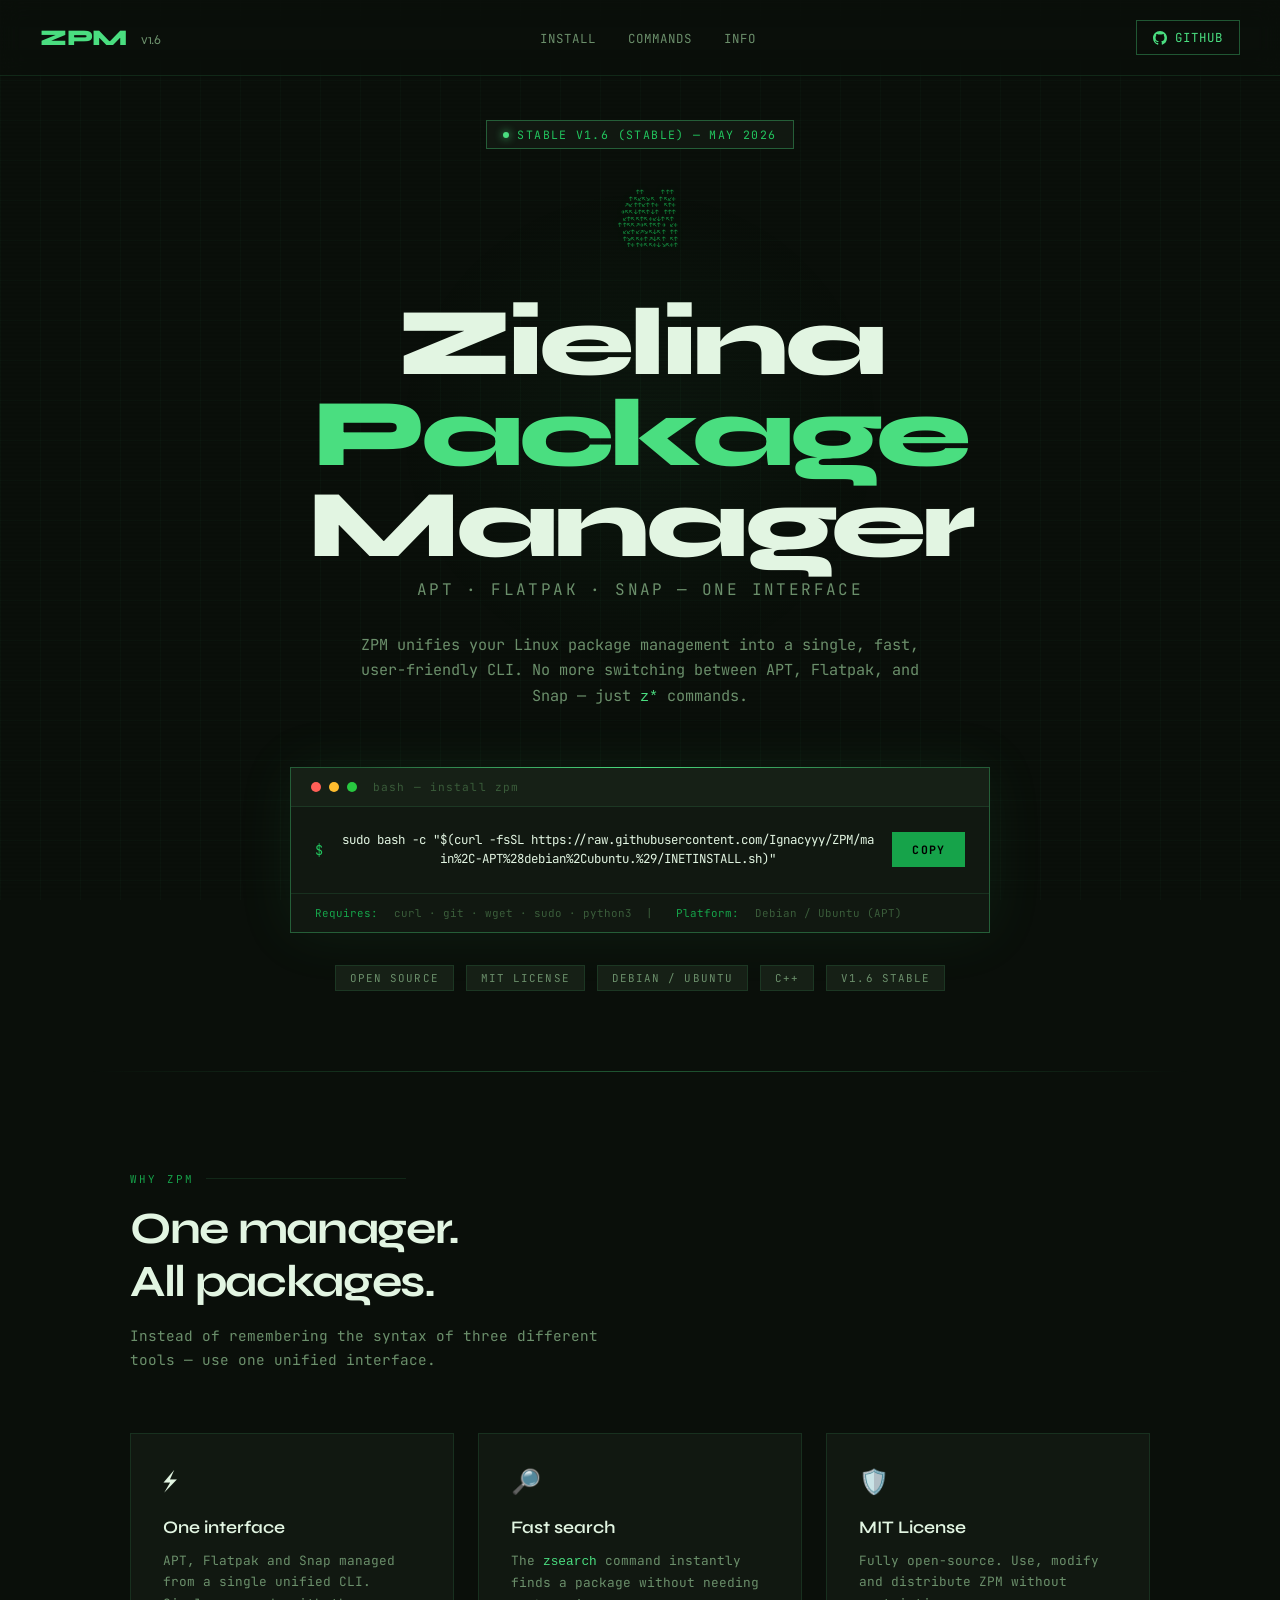
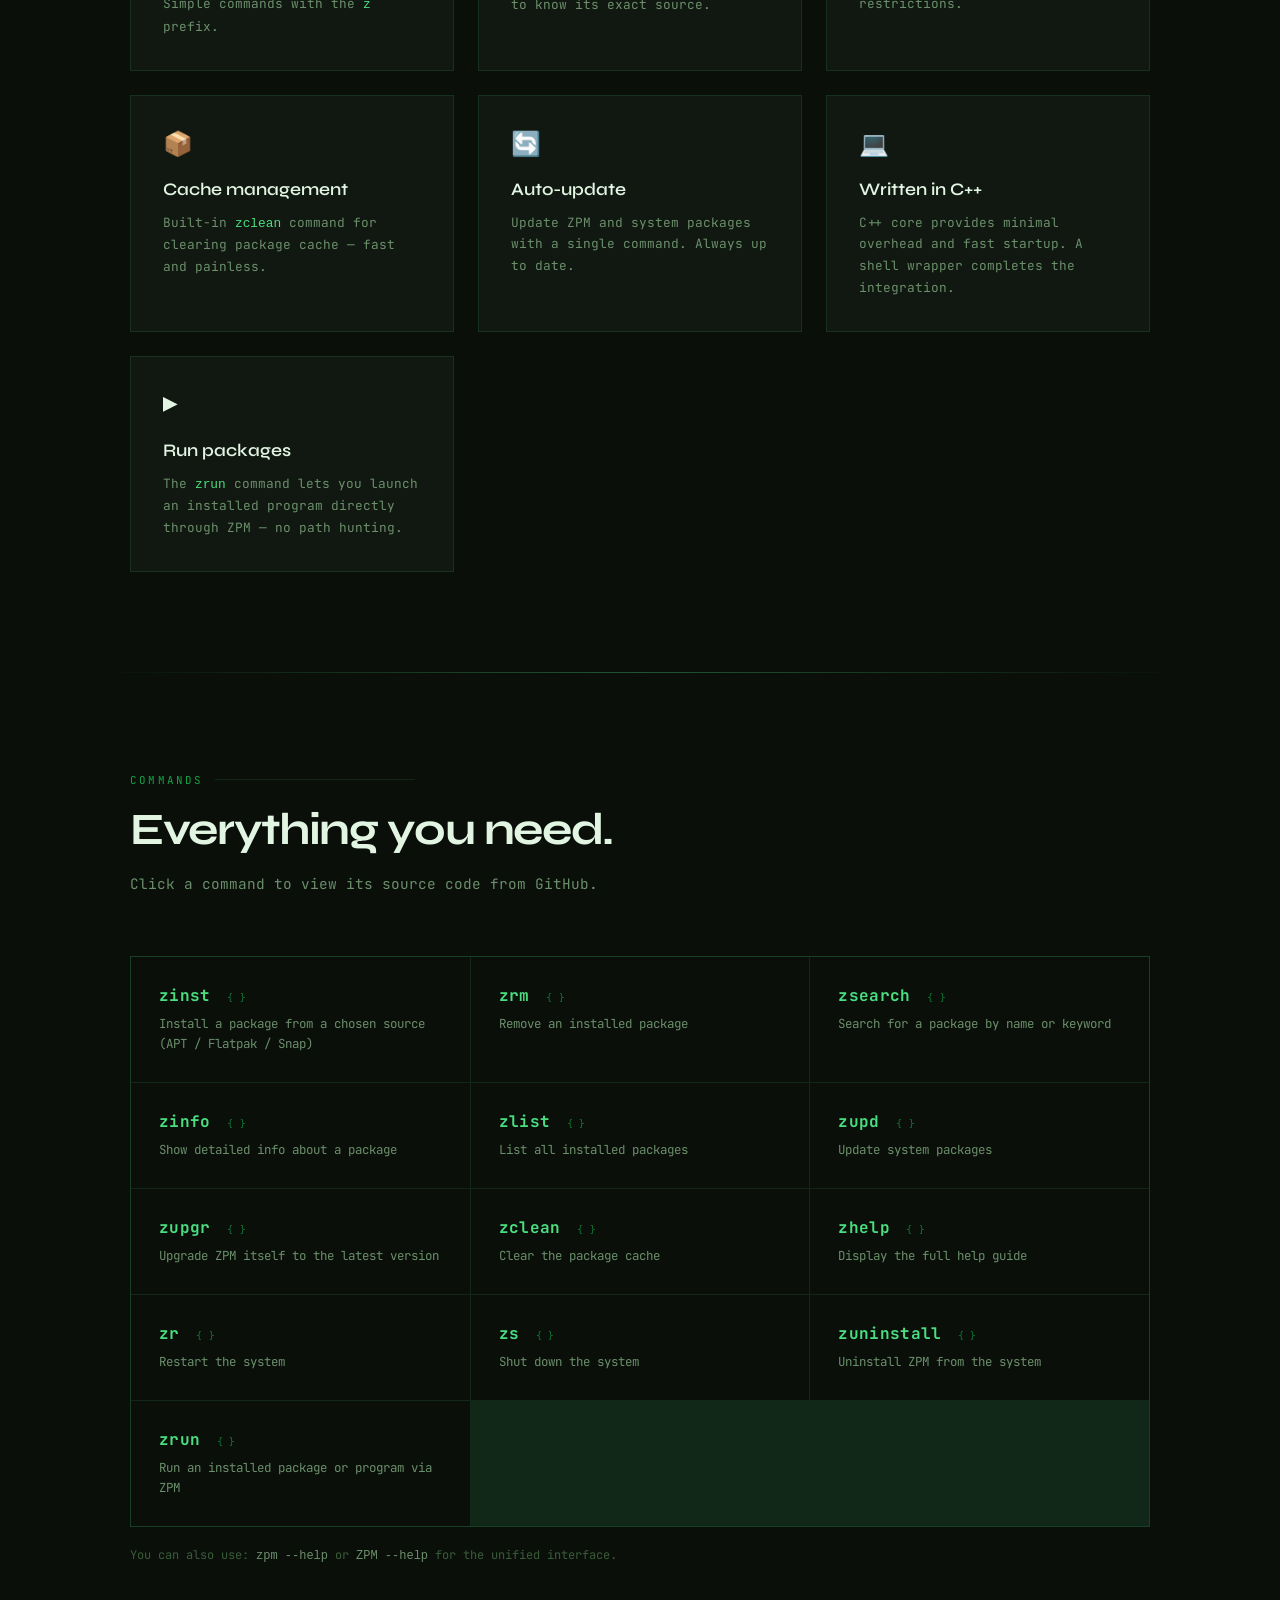
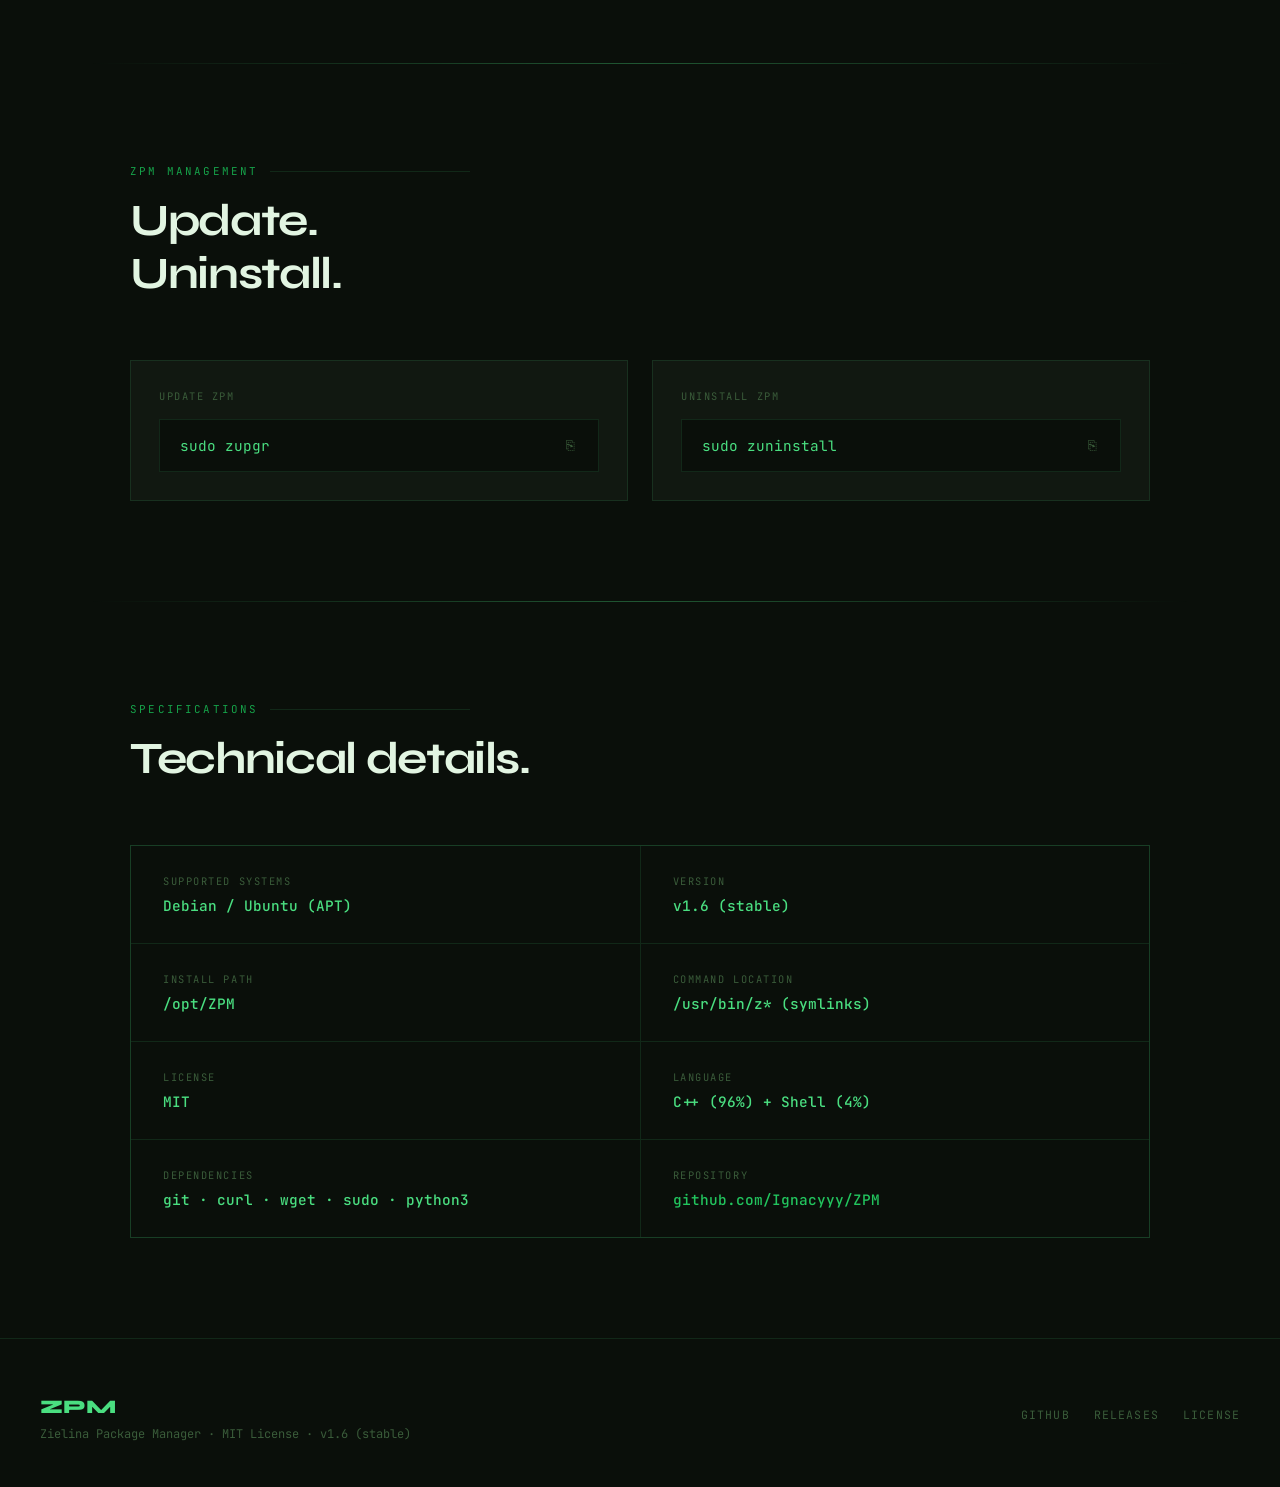
==== index.html @ 6fb16dc4 "Add files via upload" ====
<!DOCTYPE html>
<html lang="en">
<head>
  <meta charset="UTF-8" />
  <meta name="viewport" content="width=device-width, initial-scale=1.0" />
  <title>ZPM – Zielina Package Manager</title>
  <link rel="preconnect" href="https://fonts.googleapis.com" />
  <link rel="preconnect" href="https://fonts.gstatic.com" crossorigin />
  <link href="https://fonts.googleapis.com/css2?family=JetBrains+Mono:wght@300;400;500;700&family=Syne:wght@400;600;700;800&display=swap" rel="stylesheet" />
  <style>
    :root {
      --bg: #0a0f0a;
      --surface: #111811;
      --surface2: #162016;
      --green: #4ade80;
      --green-dim: #22c55e;
      --green-dark: #16a34a;
      --green-glow: rgba(74, 222, 128, 0.15);
      --green-glow-strong: rgba(74, 222, 128, 0.3);
      --text: #e2f5e2;
      --text-dim: #6b8f6b;
      --text-muted: #3a5c3a;
      --border: rgba(74, 222, 128, 0.12);
      --border-bright: rgba(74, 222, 128, 0.35);
      --mono: 'JetBrains Mono', monospace;
      --sans: 'Syne', sans-serif;
    }

    *, *::before, *::after { box-sizing: border-box; margin: 0; padding: 0; }

    html { scroll-behavior: smooth; }

    body {
      background: var(--bg);
      color: var(--text);
      font-family: var(--mono);
      overflow-x: hidden;
      min-height: 100vh;
    }

    /* GRID BACKGROUND */
    body::before {
      content: '';
      position: fixed;
      inset: 0;
      background-image:
        linear-gradient(rgba(74,222,128,0.03) 1px, transparent 1px),
        linear-gradient(90deg, rgba(74,222,128,0.03) 1px, transparent 1px);
      background-size: 40px 40px;
      pointer-events: none;
      z-index: 0;
    }

    /* SCANLINES */
    body::after {
      content: '';
      position: fixed;
      inset: 0;
      background: repeating-linear-gradient(
        0deg,
        transparent,
        transparent 2px,
        rgba(0,0,0,0.05) 2px,
        rgba(0,0,0,0.05) 4px
      );
      pointer-events: none;
      z-index: 0;
    }

    /* NAV */
    nav {
      position: fixed;
      top: 0; left: 0; right: 0;
      z-index: 100;
      display: flex;
      align-items: center;
      justify-content: space-between;
      padding: 20px 40px;
      background: rgba(10,15,10,0.8);
      backdrop-filter: blur(12px);
      border-bottom: 1px solid var(--border);
    }

    .nav-logo {
      font-family: var(--sans);
      font-weight: 800;
      font-size: 1.4rem;
      color: var(--green);
      letter-spacing: -0.02em;
      text-decoration: none;
    }

    .nav-logo span { color: var(--text-dim); font-weight: 400; font-size: 0.85rem; margin-left: 8px; vertical-align: middle; }

    .nav-links {
      display: flex;
      gap: 32px;
      list-style: none;
    }

    .nav-links a {
      color: var(--text-dim);
      text-decoration: none;
      font-size: 0.78rem;
      letter-spacing: 0.08em;
      text-transform: uppercase;
      transition: color 0.2s;
    }

    .nav-links a:hover { color: var(--green); }

    .nav-github {
      display: flex;
      align-items: center;
      gap: 8px;
      color: var(--green);
      text-decoration: none;
      font-size: 0.78rem;
      letter-spacing: 0.08em;
      text-transform: uppercase;
      border: 1px solid var(--border-bright);
      padding: 8px 16px;
      transition: all 0.2s;
    }

    .nav-github:hover {
      background: var(--green-glow);
      box-shadow: 0 0 20px var(--green-glow-strong);
    }

    /* HERO */
    .hero {
      position: relative;
      z-index: 1;
      min-height: 100vh;
      display: flex;
      flex-direction: column;
      align-items: center;
      justify-content: center;
      padding: 120px 40px 80px;
      text-align: center;
    }

    .hero-badge {
      display: inline-flex;
      align-items: center;
      gap: 8px;
      background: var(--surface);
      border: 1px solid var(--border-bright);
      padding: 6px 16px;
      font-size: 0.72rem;
      letter-spacing: 0.12em;
      text-transform: uppercase;
      color: var(--green-dim);
      margin-bottom: 40px;
      animation: fadeInDown 0.6s ease both;
    }

    .badge-dot {
      width: 6px; height: 6px;
      border-radius: 50%;
      background: var(--green);
      box-shadow: 0 0 8px var(--green);
      animation: pulse 2s infinite;
    }

    @keyframes pulse {
      0%, 100% { opacity: 1; }
      50% { opacity: 0.4; }
    }

    .hero-ascii {
      font-family: var(--mono);
      font-size: 0.38rem;
      line-height: 1.1;
      color: var(--green-dark);
      margin-bottom: 48px;
      white-space: pre;
      animation: fadeIn 1s ease 0.2s both;
      letter-spacing: 0.05em;
      text-shadow: 0 0 8px rgba(74,222,128,0.3);
    }

    .hero-title {
      font-family: var(--sans);
      font-size: clamp(3rem, 8vw, 6rem);
      font-weight: 800;
      letter-spacing: -0.04em;
      line-height: 0.95;
      color: var(--text);
      margin-bottom: 8px;
      animation: fadeInUp 0.7s ease 0.3s both;
    }

    .hero-title .accent { color: var(--green); }

    .hero-subtitle-line {
      font-family: var(--mono);
      font-size: clamp(0.75rem, 2vw, 1rem);
      color: var(--text-dim);
      letter-spacing: 0.15em;
      text-transform: uppercase;
      margin-bottom: 32px;
      animation: fadeInUp 0.7s ease 0.4s both;
    }

    .hero-desc {
      max-width: 560px;
      font-size: 0.95rem;
      color: var(--text-dim);
      line-height: 1.7;
      margin-bottom: 56px;
      animation: fadeInUp 0.7s ease 0.5s both;
    }

    /* INSTALL BOX */
    .install-box {
      position: relative;
      background: var(--surface);
      border: 1px solid var(--border-bright);
      padding: 0;
      max-width: 700px;
      width: 100%;
      animation: fadeInUp 0.7s ease 0.6s both;
      box-shadow: 0 0 60px rgba(74,222,128,0.08), inset 0 1px 0 rgba(74,222,128,0.1);
    }

    .install-box::before {
      content: '';
      position: absolute;
      top: -1px; left: 10%; right: 10%;
      height: 1px;
      background: linear-gradient(90deg, transparent, var(--green), transparent);
    }

    .install-bar {
      display: flex;
      align-items: center;
      gap: 8px;
      padding: 12px 20px;
      background: var(--surface2);
      border-bottom: 1px solid var(--border);
    }

    .install-bar-dot {
      width: 10px; height: 10px;
      border-radius: 50%;
    }

    .dot-red { background: #ff5f57; }
    .dot-yellow { background: #febc2e; }
    .dot-green-os { background: #28c840; }

    .install-bar-title {
      font-size: 0.7rem;
      color: var(--text-muted);
      letter-spacing: 0.1em;
      margin-left: 8px;
    }

    .install-code {
      display: flex;
      align-items: center;
      justify-content: space-between;
      padding: 24px 24px;
      gap: 16px;
    }

    .install-prompt {
      color: var(--green-dim);
      font-size: 0.85rem;
      white-space: nowrap;
    }

    .install-cmd {
      flex: 1;
      font-size: 0.78rem;
      color: var(--text);
      word-break: break-all;
      line-height: 1.5;
    }

    .copy-btn {
      background: var(--green-dark);
      color: #000;
      border: none;
      padding: 10px 20px;
      font-family: var(--mono);
      font-size: 0.72rem;
      font-weight: 700;
      letter-spacing: 0.1em;
      text-transform: uppercase;
      cursor: pointer;
      white-space: nowrap;
      transition: all 0.2s;
      flex-shrink: 0;
    }

    .copy-btn:hover {
      background: var(--green);
      box-shadow: 0 0 20px var(--green-glow-strong);
    }

    .copy-btn.copied {
      background: #16a34a;
      color: #fff;
    }

    .install-note {
      padding: 12px 24px;
      border-top: 1px solid var(--border);
      font-size: 0.68rem;
      color: var(--text-muted);
      display: flex;
      gap: 16px;
    }

    .install-note span { color: var(--green-dark); }

    /* TAGS */
    .hero-tags {
      display: flex;
      gap: 12px;
      flex-wrap: wrap;
      justify-content: center;
      margin-top: 32px;
      animation: fadeInUp 0.7s ease 0.7s both;
    }

    .tag {
      background: var(--surface2);
      border: 1px solid var(--border);
      padding: 5px 14px;
      font-size: 0.68rem;
      letter-spacing: 0.1em;
      text-transform: uppercase;
      color: var(--text-dim);
    }

    /* SECTION */
    section {
      position: relative;
      z-index: 1;
      padding: 100px 40px;
      max-width: 1100px;
      margin: 0 auto;
    }

    .section-label {
      font-size: 0.68rem;
      letter-spacing: 0.2em;
      text-transform: uppercase;
      color: var(--green-dark);
      margin-bottom: 16px;
      display: flex;
      align-items: center;
      gap: 12px;
    }

    .section-label::after {
      content: '';
      flex: 1;
      height: 1px;
      background: var(--border);
      max-width: 200px;
    }

    .section-title {
      font-family: var(--sans);
      font-size: clamp(1.8rem, 4vw, 2.8rem);
      font-weight: 700;
      letter-spacing: -0.03em;
      color: var(--text);
      margin-bottom: 16px;
    }

    .section-desc {
      color: var(--text-dim);
      font-size: 0.9rem;
      line-height: 1.7;
      max-width: 500px;
      margin-bottom: 60px;
    }

    /* COMMANDS GRID */
    .commands-grid {
      display: grid;
      grid-template-columns: repeat(auto-fill, minmax(280px, 1fr));
      gap: 1px;
      background: var(--border);
      border: 1px solid var(--border);
    }

    .cmd-card {
      background: var(--bg);
      padding: 28px 28px;
      position: relative;
      overflow: hidden;
      transition: background 0.2s;
    }

    .cmd-card::before {
      content: '';
      position: absolute;
      top: 0; left: 0;
      width: 3px; height: 0;
      background: var(--green);
      transition: height 0.3s ease;
    }

    .cmd-card:hover { background: var(--surface); }
    .cmd-card:hover::before { height: 100%; }

    .cmd-name {
      font-size: 1rem;
      font-weight: 700;
      color: var(--green);
      margin-bottom: 8px;
      letter-spacing: 0.02em;
    }

    .cmd-desc {
      font-size: 0.78rem;
      color: var(--text-dim);
      line-height: 1.6;
    }

    /* FEATURES */
    .features-grid {
      display: grid;
      grid-template-columns: repeat(auto-fill, minmax(300px, 1fr));
      gap: 24px;
      margin-top: 60px;
    }

    .feature-card {
      background: var(--surface);
      border: 1px solid var(--border);
      padding: 32px;
      position: relative;
      overflow: hidden;
      transition: border-color 0.3s, transform 0.2s;
    }

    .feature-card:hover {
      border-color: var(--border-bright);
      transform: translateY(-3px);
      box-shadow: 0 12px 40px rgba(74,222,128,0.06);
    }

    .feature-icon {
      font-size: 1.5rem;
      margin-bottom: 20px;
      display: block;
    }

    .feature-title {
      font-family: var(--sans);
      font-size: 1.1rem;
      font-weight: 600;
      color: var(--text);
      margin-bottom: 12px;
    }

    .feature-desc {
      font-size: 0.8rem;
      color: var(--text-dim);
      line-height: 1.7;
    }

    /* INFO BOX */
    .info-grid {
      display: grid;
      grid-template-columns: 1fr 1fr;
      gap: 1px;
      background: var(--border);
      border: 1px solid var(--border);
      margin-top: 60px;
    }

    .info-item {
      background: var(--bg);
      padding: 28px 32px;
    }

    .info-label {
      font-size: 0.65rem;
      letter-spacing: 0.15em;
      text-transform: uppercase;
      color: var(--text-muted);
      margin-bottom: 8px;
    }

    .info-value {
      font-size: 0.9rem;
      color: var(--green);
      font-weight: 500;
    }

    /* QUICK COMMANDS */
    .quick-cmd {
      display: flex;
      flex-direction: column;
      gap: 2px;
      margin-top: 60px;
    }

    .qcmd-row {
      display: grid;
      grid-template-columns: 180px 1fr;
      border: 1px solid var(--border);
      border-top: none;
      background: var(--bg);
      transition: background 0.15s;
    }

    .qcmd-row:first-child { border-top: 1px solid var(--border); }
    .qcmd-row:hover { background: var(--surface); }

    .qcmd-name {
      padding: 16px 24px;
      color: var(--green);
      font-weight: 700;
      font-size: 0.85rem;
      border-right: 1px solid var(--border);
      display: flex;
      align-items: center;
    }

    .qcmd-desc {
      padding: 16px 24px;
      color: var(--text-dim);
      font-size: 0.8rem;
      display: flex;
      align-items: center;
    }

    /* UPDATE / UNINSTALL */
    .two-col {
      display: grid;
      grid-template-columns: 1fr 1fr;
      gap: 24px;
      margin-top: 60px;
    }

    .cmd-block {
      background: var(--surface);
      border: 1px solid var(--border);
      padding: 28px;
    }

    .cmd-block-label {
      font-size: 0.65rem;
      letter-spacing: 0.15em;
      text-transform: uppercase;
      color: var(--text-muted);
      margin-bottom: 16px;
    }

    .cmd-block-cmd {
      font-family: var(--mono);
      font-size: 0.9rem;
      color: var(--green);
      background: var(--bg);
      border: 1px solid var(--border);
      padding: 14px 20px;
      display: flex;
      align-items: center;
      justify-content: space-between;
      gap: 12px;
    }

    .cmd-block-copy {
      background: none;
      border: none;
      color: var(--text-muted);
      cursor: pointer;
      font-size: 0.85rem;
      padding: 4px;
      transition: color 0.2s;
    }

    .cmd-block-copy:hover { color: var(--green); }

    /* FOOTER */
    footer {
      position: relative;
      z-index: 1;
      border-top: 1px solid var(--border);
      padding: 48px 40px;
      display: flex;
      align-items: center;
      justify-content: space-between;
      flex-wrap: gap;
    }

    .footer-left .logo {
      font-family: var(--sans);
      font-weight: 800;
      font-size: 1.2rem;
      color: var(--green);
    }

    .footer-left p {
      font-size: 0.75rem;
      color: var(--text-muted);
      margin-top: 8px;
    }

    .footer-right {
      display: flex;
      gap: 24px;
    }

    .footer-right a {
      font-size: 0.72rem;
      color: var(--text-muted);
      text-decoration: none;
      text-transform: uppercase;
      letter-spacing: 0.1em;
      transition: color 0.2s;
    }

    .footer-right a:hover { color: var(--green); }

    /* DIVIDER LINE */
    .divider {
      position: relative;
      z-index: 1;
      height: 1px;
      background: linear-gradient(90deg, transparent, var(--border-bright), transparent);
      max-width: 1100px;
      margin: 0 auto;
    }

    /* GLOWING ORB */
    .glow-orb {
      position: fixed;
      width: 500px; height: 500px;
      border-radius: 50%;
      background: radial-gradient(circle, rgba(74,222,128,0.04) 0%, transparent 70%);
      pointer-events: none;
      z-index: 0;
      top: 20%; left: 50%;
      transform: translateX(-50%);
    }

    /* ANIMATIONS */
    @keyframes fadeIn { from { opacity: 0; } to { opacity: 1; } }
    @keyframes fadeInUp { from { opacity: 0; transform: translateY(24px); } to { opacity: 1; transform: translateY(0); } }
    @keyframes fadeInDown { from { opacity: 0; transform: translateY(-16px); } to { opacity: 1; transform: translateY(0); } }

    /* CMD DRAWER — inline code under grid */
    .cmd-src-hint {
      font-size: 0.6rem;
      color: var(--green-dark);
      font-weight: 400;
      margin-left: 6px;
      opacity: 0.7;
      transition: opacity 0.2s;
    }
    .cmd-card:hover .cmd-src-hint { opacity: 1; color: var(--green); }
    .cmd-card { cursor: pointer; }
    .cmd-card.active {
      background: var(--surface2);
      border-left: 3px solid var(--green);
    }
    .cmd-card.active::before { height: 100%; }

    .cmd-drawer {
      display: none;
      margin-top: 2px;
      border: 1px solid var(--border-bright);
      background: var(--surface);
      box-shadow: 0 0 40px rgba(74,222,128,0.07);
      animation: fadeInUp 0.25s ease both;
    }
    .cmd-drawer.open { display: block; }

    .cmd-drawer-bar {
      display: flex;
      align-items: center;
      justify-content: space-between;
      padding: 10px 20px;
      background: var(--surface2);
      border-bottom: 1px solid var(--border);
    }

    .cmd-drawer-title {
      display: flex;
      align-items: center;
      gap: 10px;
      font-size: 0.8rem;
      color: var(--green);
      font-weight: 700;
    }

    .cmd-drawer-dot {
      width: 7px; height: 7px;
      border-radius: 50%;
      background: var(--green);
      box-shadow: 0 0 8px var(--green);
      animation: pulse 2s infinite;
    }

    .cmd-drawer-actions {
      display: flex;
      align-items: center;
      gap: 16px;
    }

    .cmd-drawer-link {
      font-size: 0.68rem;
      color: var(--green-dark);
      text-decoration: none;
      letter-spacing: 0.08em;
      text-transform: uppercase;
      transition: color 0.2s;
    }
    .cmd-drawer-link:hover { color: var(--green); }

    .cmd-drawer-close {
      background: none;
      border: none;
      color: var(--text-muted);
      cursor: pointer;
      font-size: 0.85rem;
      padding: 4px 8px;
      font-family: var(--mono);
      transition: color 0.2s;
    }
    .cmd-drawer-close:hover { color: var(--green); }

    /* SOURCE CODE BROWSER — kept for styles reuse */
    .src-browser {
      margin-top: 60px;
    }

    .src-tabs {
      display: flex;
      flex-wrap: wrap;
      gap: 2px;
      margin-bottom: 0;
      border-bottom: 1px solid var(--border);
    }

    .src-tab {
      background: none;
      border: 1px solid transparent;
      border-bottom: none;
      padding: 10px 18px;
      font-family: var(--mono);
      font-size: 0.72rem;
      color: var(--text-muted);
      cursor: pointer;
      letter-spacing: 0.06em;
      transition: all 0.2s;
      position: relative;
      bottom: -1px;
    }

    .src-tab:hover { color: var(--text-dim); }

    .src-tab.active {
      color: var(--green);
      background: var(--surface);
      border-color: var(--border);
      border-bottom-color: var(--surface);
    }

    .src-panel {
      background: var(--surface);
      border: 1px solid var(--border);
      border-top: none;
      position: relative;
    }

    .src-panel-bar {
      display: flex;
      align-items: center;
      justify-content: space-between;
      padding: 10px 20px;
      background: var(--surface2);
      border-bottom: 1px solid var(--border);
    }

    .src-panel-filename {
      font-size: 0.7rem;
      color: var(--text-dim);
      display: flex;
      align-items: center;
      gap: 10px;
    }

    .src-panel-filename::before {
      content: '//';
      color: var(--green-dark);
    }

    .src-panel-link {
      font-size: 0.68rem;
      color: var(--green-dark);
      text-decoration: none;
      letter-spacing: 0.08em;
      text-transform: uppercase;
      transition: color 0.2s;
    }

    .src-panel-link:hover { color: var(--green); }

    .src-code {
      padding: 28px 24px;
      overflow-x: auto;
      max-height: 560px;
      overflow-y: auto;
    }

    .src-code pre {
      margin: 0;
      font-family: var(--mono);
      font-size: 0.75rem;
      line-height: 1.8;
      color: var(--text);
      white-space: pre;
    }

    .src-loading {
      padding: 60px 24px;
      text-align: center;
      color: var(--text-muted);
      font-size: 0.78rem;
      letter-spacing: 0.1em;
    }

    .src-loading::before {
      content: '▋';
      color: var(--green);
      animation: blink 1s infinite;
      margin-right: 8px;
    }

    @keyframes blink { 0%,100%{opacity:1} 50%{opacity:0} }

    .src-error {
      padding: 40px 24px;
      text-align: center;
      color: var(--text-muted);
      font-size: 0.78rem;
    }

    .src-error a {
      color: var(--green-dim);
      text-decoration: none;
    }

    /* syntax colors */
    .kw { color: #7dd3fc; }
    .fn { color: #4ade80; }
    .str { color: #fcd34d; }
    .cmt { color: #3a5c3a; font-style: italic; }
    .num { color: #f9a8d4; }
    .pp { color: #c4b5fd; }
    .type { color: #86efac; }

    /* SCROLLBAR */
    ::-webkit-scrollbar { width: 6px; }
    ::-webkit-scrollbar-track { background: var(--bg); }
    ::-webkit-scrollbar-thumb { background: var(--border-bright); }
    ::-webkit-scrollbar-thumb:hover { background: var(--green-dark); }

    /* RESPONSIVE */
    @media (max-width: 768px) {
      nav { padding: 16px 20px; }
      .nav-links { display: none; }
      section { padding: 60px 20px; }
      .hero { padding: 100px 20px 60px; }
      .hero-ascii { font-size: 0.28rem; }
      .install-cmd { font-size: 0.65rem; }
      .info-grid, .two-col { grid-template-columns: 1fr; }
      .qcmd-row { grid-template-columns: 1fr; }
      .qcmd-name { border-right: none; border-bottom: 1px solid var(--border); }
      footer { flex-direction: column; gap: 24px; }
    }
  </style>
</head>
<body>

<div class="glow-orb"></div>

<!-- NAV -->
<nav>
  <a href="#" class="nav-logo">ZPM <span id="nav-version">...</span></a>
  <ul class="nav-links">
    <li><a href="#install">Install</a></li>
    <li><a href="#commands">Commands</a></li>
    <li><a href="#info">Info</a></li>
  </ul>
  <a href="https://github.com/Ignacyyy/ZPM" target="_blank" class="nav-github">
    <svg width="14" height="14" viewBox="0 0 24 24" fill="currentColor"><path d="M12 0C5.37 0 0 5.37 0 12c0 5.31 3.435 9.795 8.205 11.385.6.105.825-.255.825-.57 0-.285-.015-1.23-.015-2.235-3.015.555-3.795-.735-4.035-1.41-.135-.345-.72-1.41-1.23-1.695-.42-.225-1.02-.78-.015-.795.945-.015 1.62.87 1.845 1.23 1.08 1.815 2.805 1.305 3.495.99.105-.78.42-1.305.765-1.605-2.67-.3-5.46-1.335-5.46-5.925 0-1.305.465-2.385 1.23-3.225-.12-.3-.54-1.53.12-3.18 0 0 1.005-.315 3.3 1.23.96-.27 1.98-.405 3-.405s2.04.135 3 .405c2.295-1.56 3.3-1.23 3.3-1.23.66 1.65.24 2.88.12 3.18.765.84 1.23 1.905 1.23 3.225 0 4.605-2.805 5.625-5.475 5.925.435.375.81 1.095.81 2.22 0 1.605-.015 2.895-.015 3.3 0 .315.225.69.825.57A12.02 12.02 0 0 0 24 12c0-6.63-5.37-12-12-12z"/></svg>
    GitHub
  </a>
</nav>

<!-- HERO -->
<div class="hero">
  <div class="hero-badge">
    <span class="badge-dot"></span>
    Stable <span class="dyn-version">...</span> — May 2026
  </div>

  <pre class="hero-ascii">
       ↑↑    ↑↑↑
      ↑↖↙↖↘↖ ↑↖↙←
     ↗↙↑↑↙↑↑← ↖↑←
    →↖↖↓↑↖↑↓↑ ↑↑↑
    ↙↑↖↖↑↖←↙↓↑↖↑
    ↑↑↖↖↗→↖↑↖↑→ ↙←
     ↙↙↑↙↗↘↖↓↖↑ ↑↑
     ↑↘↖↖←↑↗↓↖↑ ↖↑
      ↑←↑←↖↖←↓↘↖←↑</pre>

  <h1 class="hero-title">Zielina<br/><span class="accent">Package</span><br/>Manager</h1>
  <p class="hero-subtitle-line">APT · Flatpak · Snap — One Interface</p>
  <p class="hero-desc">
    ZPM unifies your Linux package management into a single, fast, user-friendly CLI.
    No more switching between APT, Flatpak, and Snap — just <code style="color:var(--green)">z*</code> commands.
  </p>

  <!-- INSTALL BOX -->
  <div class="install-box" id="install">
    <div class="install-bar">
      <span class="install-bar-dot dot-red"></span>
      <span class="install-bar-dot dot-yellow"></span>
      <span class="install-bar-dot dot-green-os"></span>
      <span class="install-bar-title">bash — install zpm</span>
    </div>
    <div class="install-code">
      <span class="install-prompt">$</span>
      <span class="install-cmd" id="install-cmd-text">sudo bash -c "$(curl -fsSL https://raw.githubusercontent.com/Ignacyyy/ZPM/main%2C-APT%28debian%2Cubuntu.%29/INETINSTALL.sh)"</span>
      <button class="copy-btn" id="copy-btn" onclick="copyInstall()">Copy</button>
    </div>
    <div class="install-note">
      <span>Requires:</span> curl · git · wget · sudo · python3 &nbsp;|&nbsp; <span>Platform:</span> Debian / Ubuntu (APT)
    </div>
  </div>

  <div class="hero-tags">
    <span class="tag">Open Source</span>
    <span class="tag">MIT License</span>
    <span class="tag">Debian / Ubuntu</span>
    <span class="tag">C++</span>
    <span class="tag dyn-version-tag">...</span>
  </div>
</div>

<div class="divider"></div>

<!-- FEATURES -->
<section>
  <p class="section-label">Why ZPM</p>
  <h2 class="section-title">One manager.<br/>All packages.</h2>
  <p class="section-desc">Instead of remembering the syntax of three different tools — use one unified interface.</p>

  <div class="features-grid">
    <div class="feature-card">
      <span class="feature-icon">⚡</span>
      <h3 class="feature-title">One interface</h3>
      <p class="feature-desc">APT, Flatpak and Snap managed from a single unified CLI. Simple commands with the <code style="color:var(--green)">z</code> prefix.</p>
    </div>
    <div class="feature-card">
      <span class="feature-icon">🔎</span>
      <h3 class="feature-title">Fast search</h3>
      <p class="feature-desc">The <code style="color:var(--green)">zsearch</code> command instantly finds a package without needing to know its exact source.</p>
    </div>
    <div class="feature-card">
      <span class="feature-icon">🛡️</span>
      <h3 class="feature-title">MIT License</h3>
      <p class="feature-desc">Fully open-source. Use, modify and distribute ZPM without restrictions.</p>
    </div>
    <div class="feature-card">
      <span class="feature-icon">📦</span>
      <h3 class="feature-title">Cache management</h3>
      <p class="feature-desc">Built-in <code style="color:var(--green)">zclean</code> command for clearing package cache — fast and painless.</p>
    </div>
    <div class="feature-card">
      <span class="feature-icon">🔄</span>
      <h3 class="feature-title">Auto-update</h3>
      <p class="feature-desc">Update ZPM and system packages with a single command. Always up to date.</p>
    </div>
    <div class="feature-card">
      <span class="feature-icon">💻</span>
      <h3 class="feature-title">Written in C++</h3>
      <p class="feature-desc">C++ core provides minimal overhead and fast startup. A shell wrapper completes the integration.</p>
    </div>
    <div class="feature-card">
      <span class="feature-icon">▶️</span>
      <h3 class="feature-title">Run packages</h3>
      <p class="feature-desc">The <code style="color:var(--green)">zrun</code> command lets you launch an installed program directly through ZPM — no path hunting.</p>
    </div>
  </div>
</section>

<div class="divider"></div>

<!-- COMMANDS -->
<section id="commands">
  <p class="section-label">Commands</p>
  <h2 class="section-title">Everything you need.</h2>
  <p class="section-desc">Click a command to view its source code from GitHub.</p>

  <div class="commands-grid" id="commands-grid">
    <div class="cmd-card" onclick="openCmdCode(this,'zinst.cpp')">
      <div class="cmd-name">zinst <span class="cmd-src-hint">{ }</span></div>
      <div class="cmd-desc">Install a package from a chosen source (APT / Flatpak / Snap)</div>
    </div>
    <div class="cmd-card" onclick="openCmdCode(this,'zrm.cpp')">
      <div class="cmd-name">zrm <span class="cmd-src-hint">{ }</span></div>
      <div class="cmd-desc">Remove an installed package</div>
    </div>
    <div class="cmd-card" onclick="openCmdCode(this,'zsearch.cpp')">
      <div class="cmd-name">zsearch <span class="cmd-src-hint">{ }</span></div>
      <div class="cmd-desc">Search for a package by name or keyword</div>
    </div>
    <div class="cmd-card" onclick="openCmdCode(this,'zinfo.cpp')">
      <div class="cmd-name">zinfo <span class="cmd-src-hint">{ }</span></div>
      <div class="cmd-desc">Show detailed info about a package</div>
    </div>
    <div class="cmd-card" onclick="openCmdCode(this,'zlist.cpp')">
      <div class="cmd-name">zlist <span class="cmd-src-hint">{ }</span></div>
      <div class="cmd-desc">List all installed packages</div>
    </div>
    <div class="cmd-card" onclick="openCmdCode(this,'zupd.cpp')">
      <div class="cmd-name">zupd <span class="cmd-src-hint">{ }</span></div>
      <div class="cmd-desc">Update system packages</div>
    </div>
    <div class="cmd-card" onclick="openCmdCode(this,'zupgr.cpp')">
      <div class="cmd-name">zupgr <span class="cmd-src-hint">{ }</span></div>
      <div class="cmd-desc">Upgrade ZPM itself to the latest version</div>
    </div>
    <div class="cmd-card" onclick="openCmdCode(this,'zclean.cpp')">
      <div class="cmd-name">zclean <span class="cmd-src-hint">{ }</span></div>
      <div class="cmd-desc">Clear the package cache</div>
    </div>
    <div class="cmd-card" onclick="openCmdCode(this,'zhelp.cpp')">
      <div class="cmd-name">zhelp <span class="cmd-src-hint">{ }</span></div>
      <div class="cmd-desc">Display the full help guide</div>
    </div>
    <div class="cmd-card" onclick="openCmdCode(this,'zr.cpp')">
      <div class="cmd-name">zr <span class="cmd-src-hint">{ }</span></div>
      <div class="cmd-desc">Restart the system</div>
    </div>
    <div class="cmd-card" onclick="openCmdCode(this,'zs.cpp')">
      <div class="cmd-name">zs <span class="cmd-src-hint">{ }</span></div>
      <div class="cmd-desc">Shut down the system</div>
    </div>
    <div class="cmd-card" onclick="openCmdCode(this,'zuninstall.cpp')">
      <div class="cmd-name">zuninstall <span class="cmd-src-hint">{ }</span></div>
      <div class="cmd-desc">Uninstall ZPM from the system</div>
    </div>
    <div class="cmd-card" onclick="openCmdCode(this,'zrun.cpp')">
      <div class="cmd-name">zrun <span class="cmd-src-hint">{ }</span></div>
      <div class="cmd-desc">Run an installed package or program via ZPM</div>
    </div>
  </div>

  <!-- inline code drawer -->
  <div class="cmd-drawer" id="cmd-drawer">
    <div class="cmd-drawer-bar">
      <div class="cmd-drawer-title">
        <span class="cmd-drawer-dot"></span>
        <span id="cmd-drawer-name">—</span>
      </div>
      <div class="cmd-drawer-actions">
        <a id="cmd-drawer-gh" href="#" target="_blank" class="cmd-drawer-link">View on GitHub ↗</a>
        <button class="cmd-drawer-close" onclick="closeCmdCode()">✕</button>
      </div>
    </div>
    <div class="src-code" id="cmd-drawer-code">
      <div class="src-loading">Loading...</div>
    </div>
  </div>

  <p style="margin-top:20px;font-size:0.75rem;color:var(--text-muted);">
    You can also use: <code style="color:var(--text-dim)">zpm --help</code> or <code style="color:var(--text-dim)">ZPM --help</code> for the unified interface.
  </p>
</section>

<div class="divider"></div>

<!-- UPDATE / UNINSTALL -->
<section>
  <p class="section-label">ZPM Management</p>
  <h2 class="section-title">Update.<br/>Uninstall.</h2>

  <div class="two-col">
    <div class="cmd-block">
      <p class="cmd-block-label">Update ZPM</p>
      <div class="cmd-block-cmd">
        <span>sudo zupgr</span>
        <button class="cmd-block-copy" onclick="copyText('sudo zupgr', this)" title="Copy">⎘</button>
      </div>
    </div>
    <div class="cmd-block">
      <p class="cmd-block-label">Uninstall ZPM</p>
      <div class="cmd-block-cmd">
        <span>sudo zuninstall</span>
        <button class="cmd-block-copy" onclick="copyText('sudo zuninstall', this)" title="Copy">⎘</button>
      </div>
    </div>
  </div>
</section>

<div class="divider"></div>

<!-- INFO -->
<section id="info">
  <p class="section-label">Specifications</p>
  <h2 class="section-title">Technical details.</h2>

  <div class="info-grid">
    <div class="info-item">
      <p class="info-label">Supported systems</p>
      <p class="info-value">Debian / Ubuntu (APT)</p>
    </div>
    <div class="info-item">
      <p class="info-label">Version</p>
      <p class="info-value dyn-version">...</p>
    </div>
    <div class="info-item">
      <p class="info-label">Install path</p>
      <p class="info-value">/opt/ZPM</p>
    </div>
    <div class="info-item">
      <p class="info-label">Command location</p>
      <p class="info-value">/usr/bin/z* (symlinks)</p>
    </div>
    <div class="info-item">
      <p class="info-label">License</p>
      <p class="info-value">MIT</p>
    </div>
    <div class="info-item">
      <p class="info-label">Language</p>
      <p class="info-value">C++ (96%) + Shell (4%)</p>
    </div>
    <div class="info-item">
      <p class="info-label">Dependencies</p>
      <p class="info-value">git · curl · wget · sudo · python3</p>
    </div>
    <div class="info-item">
      <p class="info-label">Repository</p>
      <p class="info-value"><a href="https://github.com/Ignacyyy/ZPM" target="_blank" style="color:var(--green-dim);text-decoration:none;">github.com/Ignacyyy/ZPM</a></p>
    </div>
  </div>
</section>

<!-- FOOTER -->
<footer>
  <div class="footer-left">
    <p class="logo">ZPM</p>
    <p>Zielina Package Manager · MIT License · <span class="dyn-version">...</span></p>
  </div>
  <div class="footer-right">
    <a href="https://github.com/Ignacyyy/ZPM" target="_blank">GitHub</a>
    <a href="https://github.com/Ignacyyy/ZPM/releases" target="_blank">Releases</a>
    <a href="https://github.com/Ignacyyy/ZPM/blob/main%2C-APT(debian%2Cubuntu.)/LICENSE" target="_blank">License</a>
  </div>
</footer>

<script>
  function copyInstall() {
    const cmd = 'sudo bash -c "$(curl -fsSL https://raw.githubusercontent.com/Ignacyyy/ZPM/main%2C-APT%28debian%2Cubuntu.%29/INETINSTALL.sh)"';
    navigator.clipboard.writeText(cmd).then(() => {
      const btn = document.getElementById('copy-btn');
      btn.textContent = 'Copied!';
      btn.classList.add('copied');
      setTimeout(() => {
        btn.textContent = 'Copy';
        btn.classList.remove('copied');
      }, 2000);
    });
  }

  // ── VERSION from VERSION.txt ─────────────────────────────────────
  async function loadVersion() {
    try {
      const res = await fetch('https://raw.githubusercontent.com/Ignacyyy/ZPM/main/VERSION.txt');
      if (!res.ok) throw new Error();
      const ver = (await res.text()).trim();
      const label = 'v' + ver;
      document.getElementById('nav-version').textContent = label;
      document.querySelectorAll('.dyn-version').forEach(el => el.textContent = label + ' (stable)');
      document.querySelectorAll('.dyn-version-tag').forEach(el => el.textContent = label + ' Stable');
    } catch {
      // fallback — leave placeholders as-is or fill static
      const fallback = 'v1.6';
      document.getElementById('nav-version').textContent = fallback;
      document.querySelectorAll('.dyn-version').forEach(el => el.textContent = fallback + ' (stable)');
      document.querySelectorAll('.dyn-version-tag').forEach(el => el.textContent = fallback + ' Stable');
    }
  }
  loadVersion();

  function copyText(text, btn) {
    navigator.clipboard.writeText(text).then(() => {
      const original = btn.textContent;
      btn.textContent = '✓';
      btn.style.color = 'var(--green)';
      setTimeout(() => {
        btn.textContent = original;
        btn.style.color = '';
      }, 1800);
    });
  }

  // ── INLINE CODE DRAWER ───────────────────────────────────────────
  const RAW_BASE = 'https://raw.githubusercontent.com/Ignacyyy/ZPM/main/src/';
  const GH_BASE  = 'https://github.com/Ignacyyy/ZPM/blob/main/src/';

  let activeCard = null;
  let fileCache  = {};

  async function openCmdCode(card, filename) {
    const drawer   = document.getElementById('cmd-drawer');
    const nameEl   = document.getElementById('cmd-drawer-name');
    const ghEl     = document.getElementById('cmd-drawer-gh');
    const codeEl   = document.getElementById('cmd-drawer-code');

    // toggle off if same card clicked again
    if (activeCard === card && drawer.classList.contains('open')) {
      closeCmdCode();
      return;
    }

    // deactivate previous
    if (activeCard) activeCard.classList.remove('active');
    activeCard = card;
    card.classList.add('active');

    nameEl.textContent = filename;
    ghEl.href = GH_BASE + filename;

    // move drawer after the card's row in the grid
    const grid = document.getElementById('commands-grid');
    grid.after(drawer);

    drawer.classList.add('open');
    codeEl.innerHTML = '<div class="src-loading">Fetching ' + filename + '...</div>';

    if (fileCache[filename]) {
      renderCode(codeEl, fileCache[filename], filename);
      drawer.scrollIntoView({ behavior: 'smooth', block: 'nearest' });
      return;
    }

    try {
      const res  = await fetch(RAW_BASE + filename);
      if (!res.ok) throw new Error('HTTP ' + res.status);
      const text = await res.text();
      fileCache[filename] = text;
      renderCode(codeEl, text, filename);
    } catch(e) {
      codeEl.innerHTML = `<div class="src-error">
        File <b>${filename}</b> not found in the repo.<br>
        <a href="${GH_BASE + filename}" target="_blank">View on GitHub ↗</a>
      </div>`;
    }

    drawer.scrollIntoView({ behavior: 'smooth', block: 'nearest' });
  }

  function closeCmdCode() {
    const drawer = document.getElementById('cmd-drawer');
    drawer.classList.remove('open');
    if (activeCard) { activeCard.classList.remove('active'); activeCard = null; }
  }

  function renderCode(el, raw, name) {
    const ext  = name.split('.').pop();
    const html = ext === 'cpp' || ext === 'h' ? highlightCpp(raw) : escHtml(raw);
    el.innerHTML = `<pre>${html}</pre>`;
  }

  function escHtml(s) {
    return s.replace(/&/g,'&amp;').replace(/</g,'&lt;').replace(/>/g,'&gt;');
  }

  function highlightCpp(code) {
    return code.split('\n').map(line => {
      let l = escHtml(line);
      const ciIdx = l.indexOf('//');
      if (ciIdx !== -1) {
        return applyInline(l.slice(0, ciIdx)) + `<span class="cmt">${l.slice(ciIdx)}</span>`;
      }
      return applyInline(l);
    }).join('\n');
  }

  function applyInline(l) {
    l = l.replace(/^(\s*)(#\w+)/g, '$1<span class="pp">$2</span>');
    l = l.replace(/"([^"]*)"/g, '<span class="str">"$1"</span>');
    const kws = /\b(int|void|bool|char|auto|const|return|if|else|while|for|do|switch|case|break|continue|struct|class|namespace|using|include|new|delete|nullptr|true|false|string|vector|map|cout|cin|endl|std|uint8_t|uint16_t|uint32_t|size_t)\b/g;
    l = l.replace(kws, '<span class="kw">$1</span>');
    l = l.replace(/\b([a-zA-Z_]\w*)\s*(?=\()/g, '<span class="fn">$1</span>');
    l = l.replace(/\b(\d+)\b/g, '<span class="num">$1</span>');
    return l;
  }


  const observer = new IntersectionObserver((entries) => {
    entries.forEach(e => {
      if (e.isIntersecting) {
        e.target.style.opacity = '1';
        e.target.style.transform = 'translateY(0)';
      }
    });
  }, { threshold: 0.1 });

  document.querySelectorAll('.cmd-card, .feature-card, .info-item, .cmd-block').forEach(el => {
    el.style.opacity = '0';
    el.style.transform = 'translateY(16px)';
    el.style.transition = 'opacity 0.5s ease, transform 0.5s ease';
    observer.observe(el);
  });
</script>

</body>
</html>
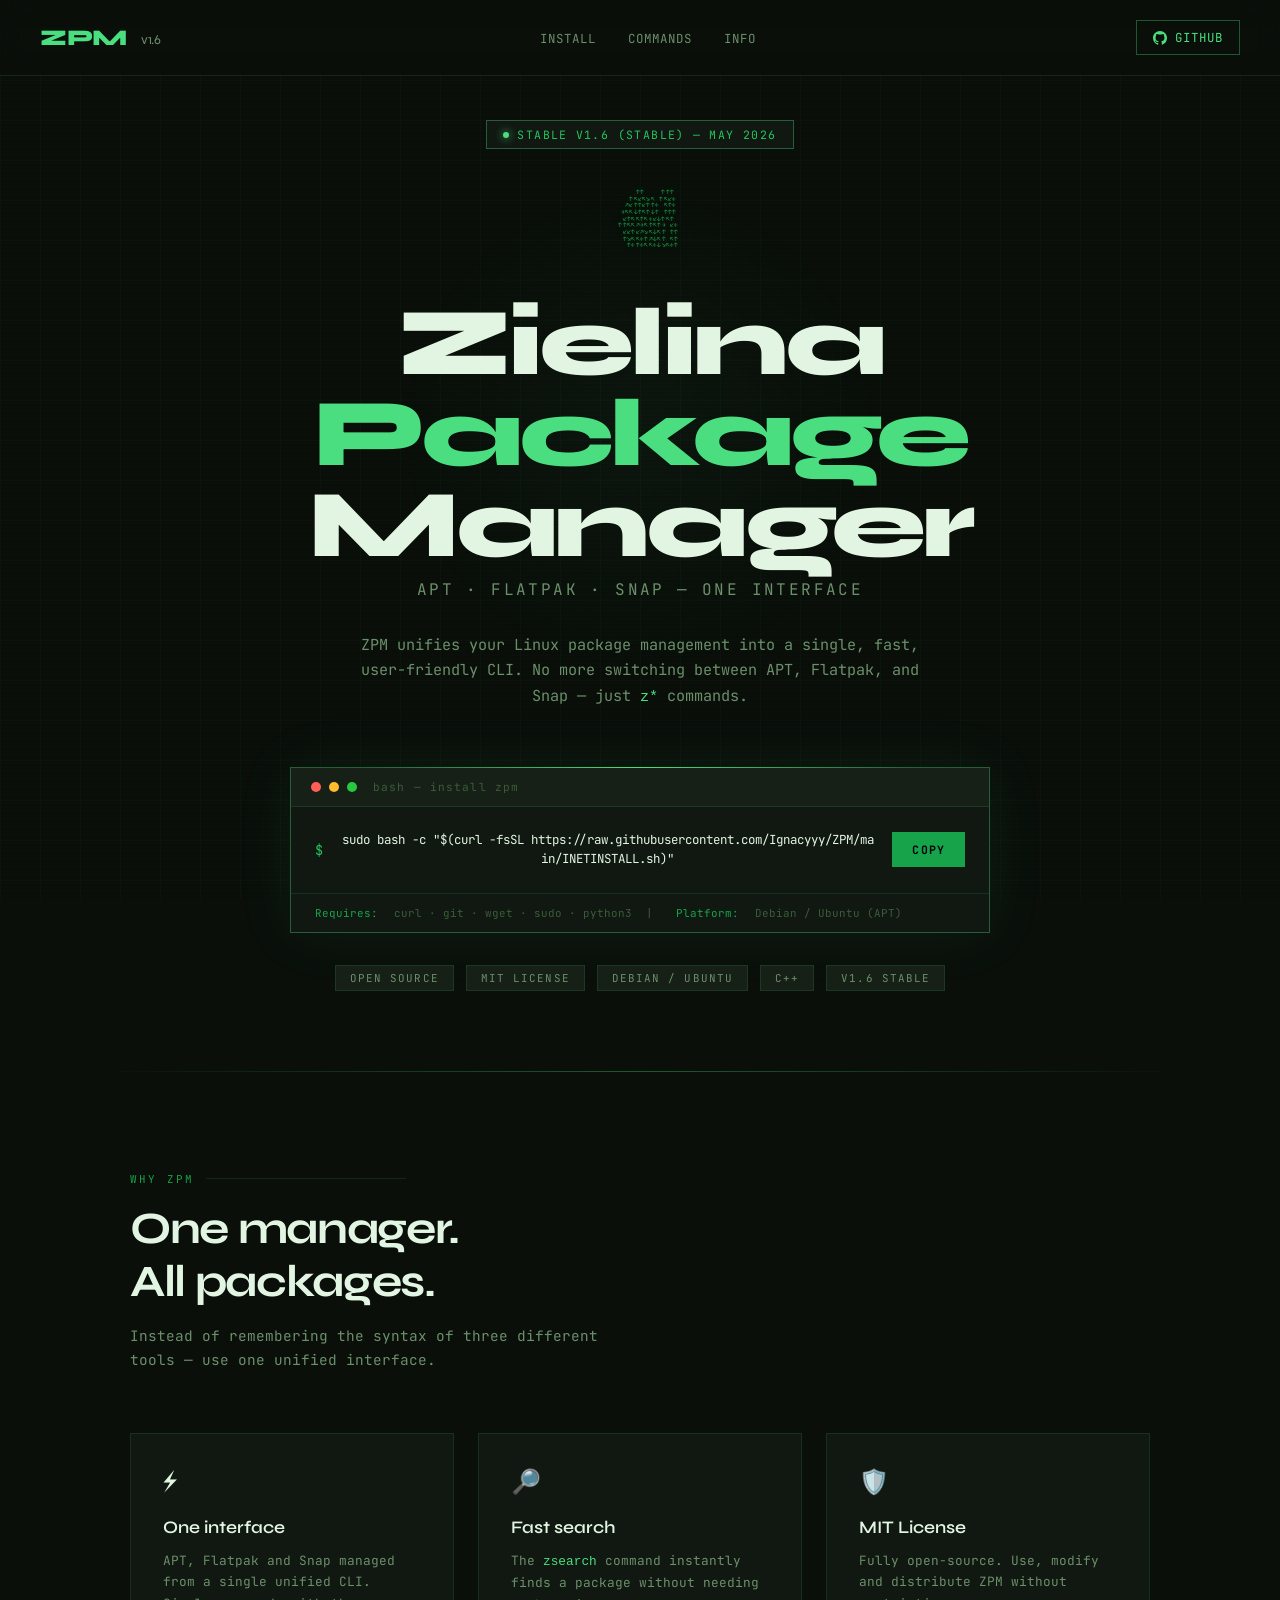
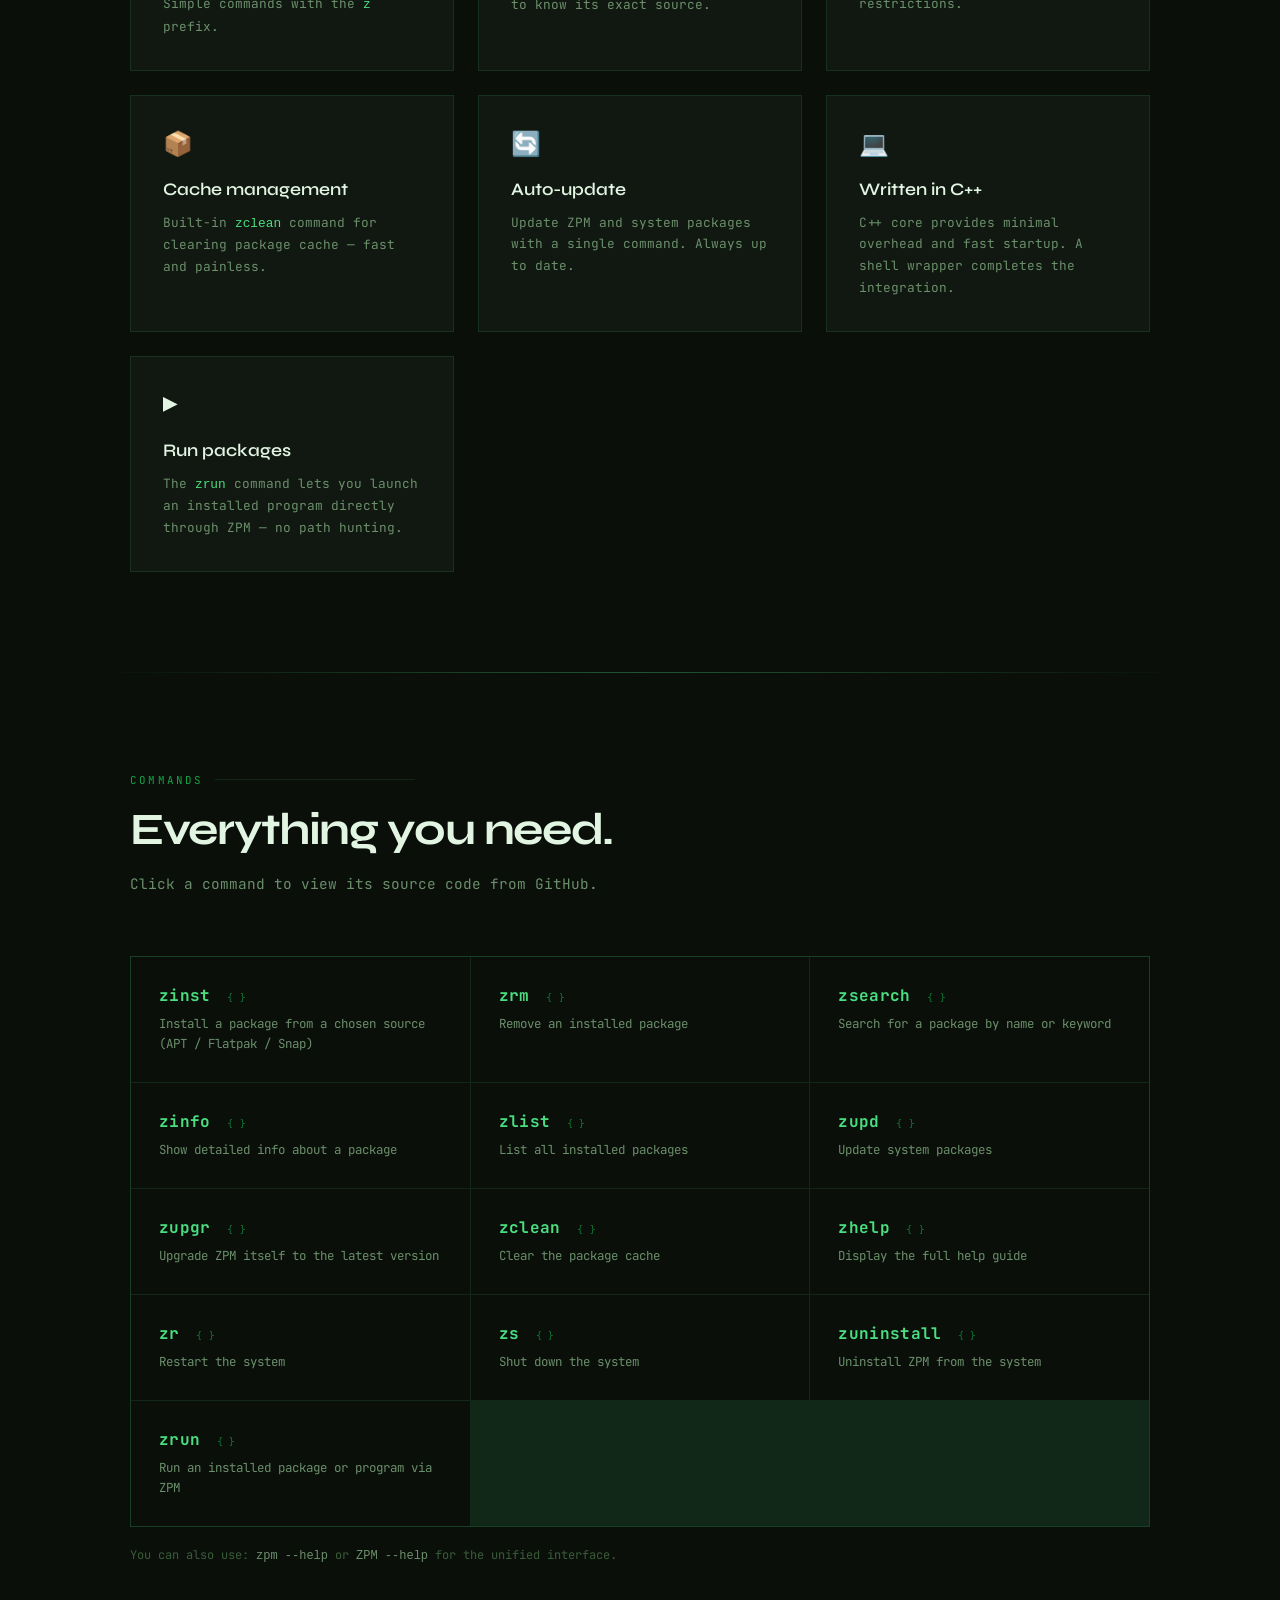
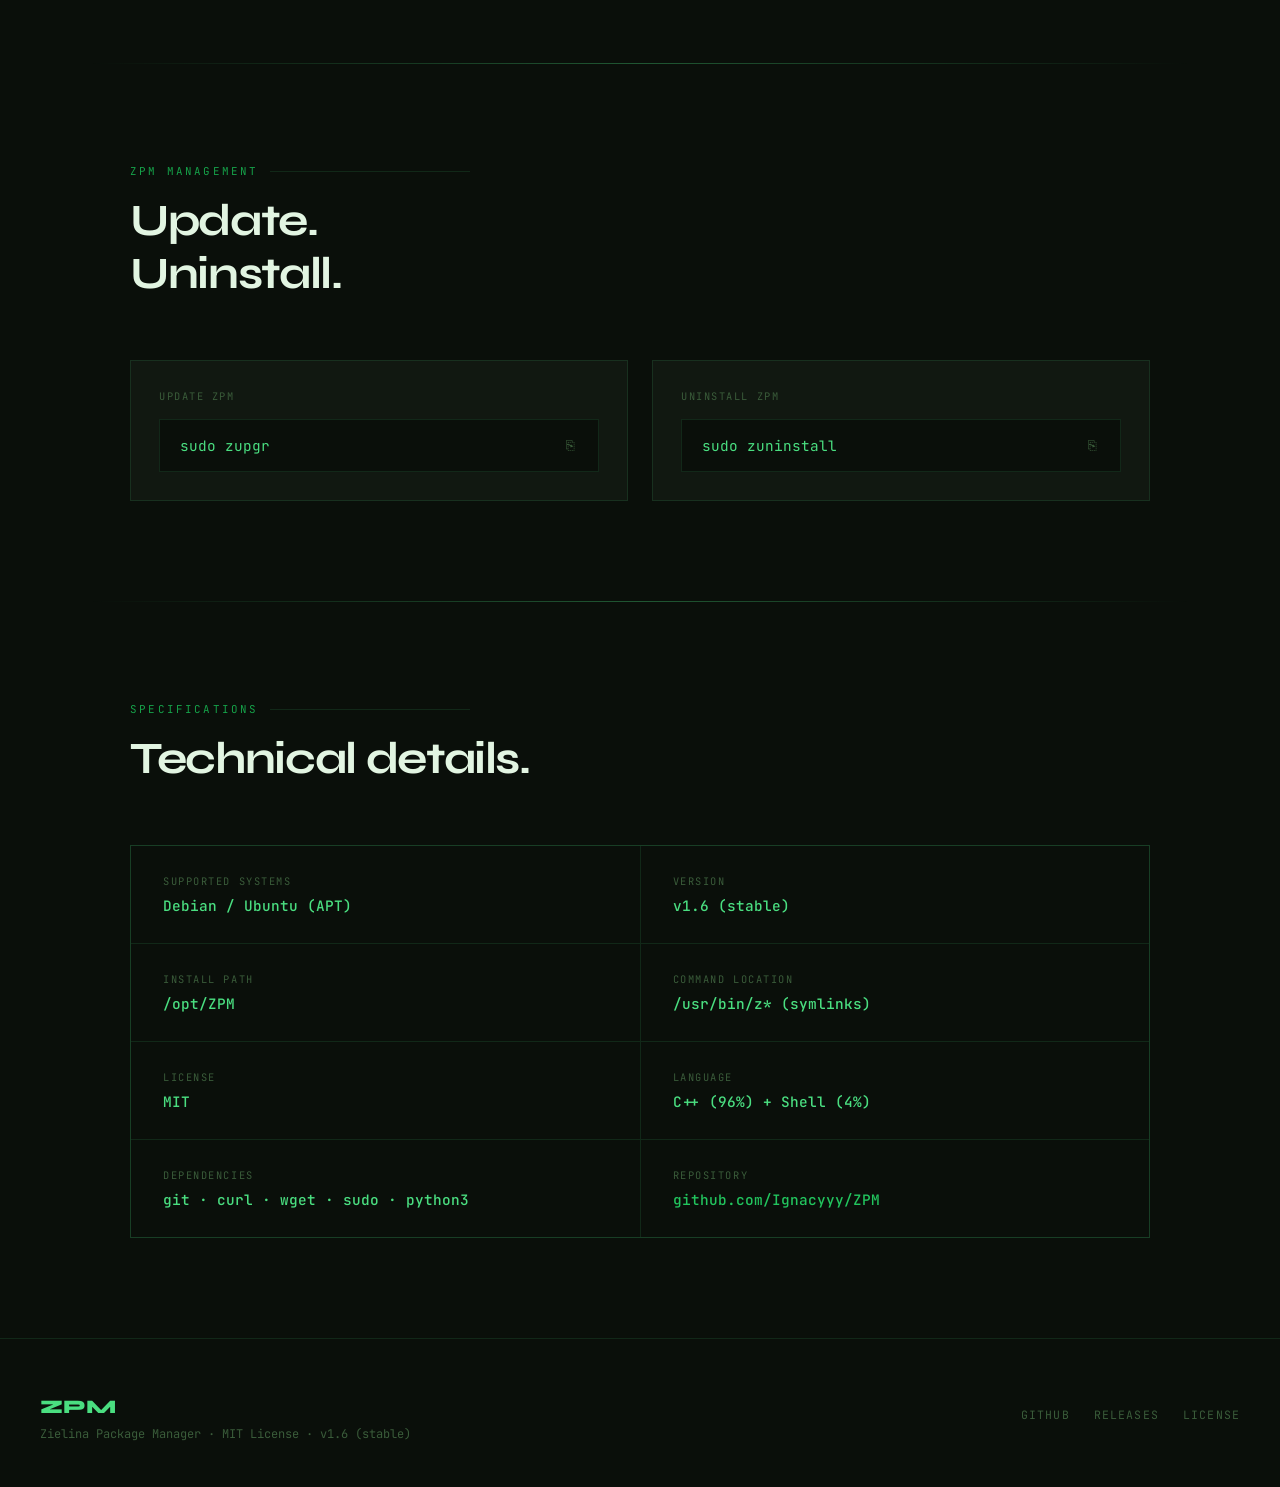
==== commit 0a9c1471: "Fix URL in installation command for ZPM" ====
--- a/index.html
+++ b/index.html
@@ -936,7 +936,7 @@
     </div>
     <div class="install-code">
       <span class="install-prompt">$</span>
-      <span class="install-cmd" id="install-cmd-text">sudo bash -c "$(curl -fsSL https://raw.githubusercontent.com/Ignacyyy/ZPM/main%2C-APT%28debian%2Cubuntu.%29/INETINSTALL.sh)"</span>
+      <span class="install-cmd" id="install-cmd-text">sudo bash -c "$(curl -fsSL https://raw.githubusercontent.com/Ignacyyy/ZPM/main/INETINSTALL.sh)"</span>
       <button class="copy-btn" id="copy-btn" onclick="copyInstall()">Copy</button>
     </div>
     <div class="install-note">
